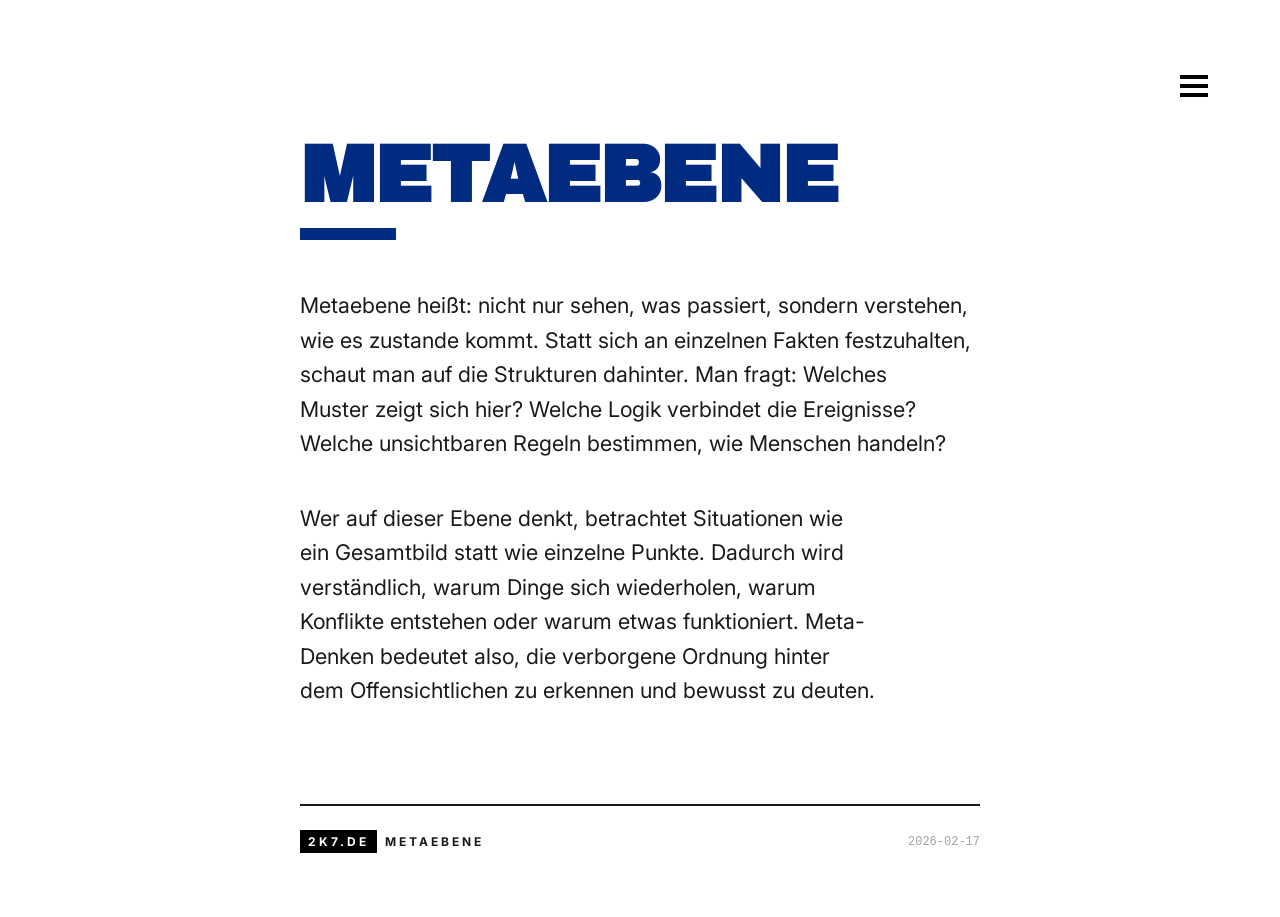
==== metaebene/index.html @ 05906101 "Update index.html" ====
<!DOCTYPE html>
<html lang="de">
<head>
    <meta charset="UTF-8">
    <meta name="viewport" content="width=device-width, initial-scale=1.0">
    <title>Metaebene | 2k7.de</title>
    <link href="https://fonts.googleapis.com/css2?family=Archivo+Black&family=Inter:wght@300;400;700&display=swap" rel="stylesheet">

    <link rel="stylesheet" href="/assets/me_style.css?v=1.1">
    
</head>
<body>

    <!-- Menü-Bar -->
    <div class="top-bar">
        <button class="menu-toggle" aria-label="Menü öffnen" id="menuToggle">
            <span></span>
            <span></span>
            <span></span>
        </button>
    </div>

    <!-- Navigation Overlay -->
    <nav class="nav-overlay" id="navOverlay">
        <ul class="nav-links">
            <li><a href="/metaebene">Metaebene</a></li>
            <li><a href="/metaebene/sinn.html">Sinn</a></li>
            <li><a href="/metaebene/wissen.html">Wissen</a></li>
            <li><a href="/metaebene/sein.html">Sein</a></li>            
        </ul>
    </nav>

    <main>
        <div class="content-container">
            <header>
                <h1>Metaebene</h1>
                <div class="accent-bar"></div>
            </header>

            <article>
                <p class="text-balance">
                    Metaebene heißt: nicht nur sehen, was passiert, sondern verstehen, wie es zustande kommt. 
                    Statt sich an einzelnen Fakten festzuhalten, schaut man auf die Strukturen dahinter. 
                    Man fragt: Welches Muster zeigt sich hier? Welche Logik verbindet die Ereignisse? 
                    Welche unsichtbaren Regeln bestimmen, wie Menschen handeln?
                </p>

                <p class="text-balance">
                    Wer auf dieser Ebene denkt, betrachtet Situationen wie ein Gesamtbild statt wie einzelne Punkte. 
                    Dadurch wird verständlich, warum Dinge sich wiederholen, warum Konflikte entstehen oder warum etwas funktioniert. 
                    Meta-Denken bedeutet also, die verborgene Ordnung hinter dem Offensichtlichen zu erkennen und bewusst zu deuten.
                </p>
            </article>

            <footer>
                <div class="footer-brand">
                    <span class="badge">2k7.de</span> Metaebene
                </div>
                <div class="footer-date">
                    2026-02-17
                </div>
            </footer>
        </div>
    </main>

<script src="/assets/me_prg.js"></script>

</body>
</html>
---- assets/me_style.css ----
/* Grundlegende Resets und Variablen */
        :root {
            --primary-blue: #002b80;
            --text-dark: #1a1a1a;
            --text-muted: #a3a3a3;
            --bg-white: #ffffff;
            --max-width: 680px;
            --transition: all 0.3s cubic-bezier(0.4, 0, 0.2, 1);
        }

        * {
            margin: 0;
            padding: 0;
            box-sizing: border-box;
            /* Aggressiver Umbruch für alle Elemente */
            overflow-wrap: anywhere; 
            word-break: break-word; /* Bricht Wörter nur wenn nötig */
        }

        body {
            background-color: var(--bg-white);
            color: var(--text-dark);
            font-family: 'Inter', sans-serif;
            -webkit-font-smoothing: antialiased;
            min-height: 100vh;
            display: flex;
            flex-direction: column;
            overflow-x: hidden;
            /* Silbentrennung als primäre Option */
            hyphens: auto;
            -webkit-hyphens: auto;
        }

        /* Spezielle Behandlung für Überschriften, um Layout-Brüche zu verhindern */
        h1, h2, h3 {
            word-break: break-word;
            overflow-wrap: anywhere;
        }

        ::selection {
            background-color: #dbeafe;
            color: #1e3a8a;
        }

        /* Menü-Block (Der umrechende Block oben) */
        .top-bar {
            width: 100%;
            display: flex;
            justify-content: flex-end;
            padding: 1.5rem 1.5rem 0 1.5rem;
        }

        /* Burger Menu Button */
        .menu-toggle {
            position: relative;
            z-index: 1000;
            background: transparent;
            border: none;
            cursor: pointer;
            width: 44px;
            height: 44px;
            display: flex;
            flex-direction: column;
            justify-content: center;
            align-items: center;
            gap: 5px;
            border-radius: 4px;
            transition: var(--transition);
        }

        .menu-toggle span {
            display: block;
            width: 28px;
            height: 4px;
            background-color: #000;
            transition: var(--transition);
            transform-origin: center;
        }

        .menu-toggle.active span:nth-child(1) {
            transform: translateY(9px) rotate(45deg);
        }
        .menu-toggle.active span:nth-child(2) {
            opacity: 0;
        }
        .menu-toggle.active span:nth-child(3) {
            transform: translateY(-9px) rotate(-45deg);
        }

        /* Navigation Overlay */
        .nav-overlay {
            position: fixed;
            top: 0;
            left: 0;
            width: 100%;
            height: 100%;
            background-color: var(--bg-white);
            z-index: 900;
            display: flex;
            align-items: center;
            justify-content: center;
            opacity: 0;
            visibility: hidden;
            transition: var(--transition);
        }

        .nav-overlay.active {
            opacity: 1;
            visibility: visible;
        }

        .nav-links {
            list-style: none;
            text-align: center;
        }

        .nav-links li {
            margin: 1.5rem 0;
            overflow: hidden;
        }

        .nav-links a {
            font-family: 'Archivo Black', sans-serif;
            font-size: clamp(2rem, 10vw, 4rem);
            text-decoration: none;
            color: var(--primary-blue);
            text-transform: uppercase;
            display: block;
            transition: var(--transition);
            opacity: 0;
            transform: translateY(50px);
        }

        .nav-overlay.active .nav-links a {
            opacity: 1;
            transform: translateY(0);
        }

        .nav-links li:nth-child(1) a { transition-delay: 0.1s; }
        .nav-links li:nth-child(2) a { transition-delay: 0.2s; }
        .nav-links li:nth-child(3) a { transition-delay: 0.3s; }
        .nav-links li:nth-child(4) a { transition-delay: 0.4s; }

        .nav-links a:hover {
            color: var(--text-dark);
            transform: skewX(-5deg);
        }

        /* Main Layout */
        main {
            flex-grow: 1;
            display: flex;
            align-items: center;
            justify-content: center;
            padding: 2rem 1.5rem; 
        }

        .content-container {
            width: 100%;
            max-width: var(--max-width);
        }

        /* Header */
        header {
            margin-bottom: 3rem;
        }

        h1 {
            font-family: 'Archivo Black', sans-serif;
            text-transform: uppercase;
            letter-spacing: -0.02em;
            color: var(--primary-blue);
            line-height: 1.0; 
            margin-bottom: 1rem;
            font-size: clamp(1.8rem, 12vw, 5rem); 
            /* Absolute Sicherheit für die Überschrift */
            word-break: break-word;
            overflow-wrap: anywhere;
            hyphens: auto;
        }

        .accent-bar {
            height: 12px;
            width: 96px;
            background-color: var(--primary-blue);
        }

        /* Textinhalt */
        article {
            display: flex;
            flex-direction: column;
            gap: 2.5rem;
            font-size: clamp(1.2rem, 4.5vw, 1.35rem);
            line-height: 1.6;
            font-weight: 400;
            hyphens: auto;
        }

        .text-balance {
            text-wrap: balance;
        }

        /* Footer */
        footer {
            margin-top: 6rem;
            padding-top: 1.5rem;
            border-top: 2px solid var(--text-dark);
            display: flex;
            flex-direction: column;
            gap: 1rem;
            font-size: 0.75rem;
            text-transform: uppercase;
            letter-spacing: 0.25em;
            font-weight: 700;
        }

        .footer-brand {
            display: flex;
            align-items: center;
        }

        .badge {
            background-color: #000;
            color: #fff;
            padding: 0.25rem 0.5rem;
            margin-right: 0.5rem;
        }

        .footer-date {
            font-family: monospace;
            letter-spacing: normal;
            color: var(--text-muted);
            font-weight: normal;
        }

        /* Desktop Anpassungen */
        @media (min-width: 640px) {
            .top-bar {
                padding: 4rem 4rem 0 4rem;
            }
            main {
                padding: 2rem 4rem 4rem 4rem; 
            }
            h1 {
                line-height: 0.9;
                font-size: clamp(2.5rem, 8vw, 5rem);
            }
            footer {
                flex-direction: row;
                justify-content: space-between;
                align-items: center;
            }
        }
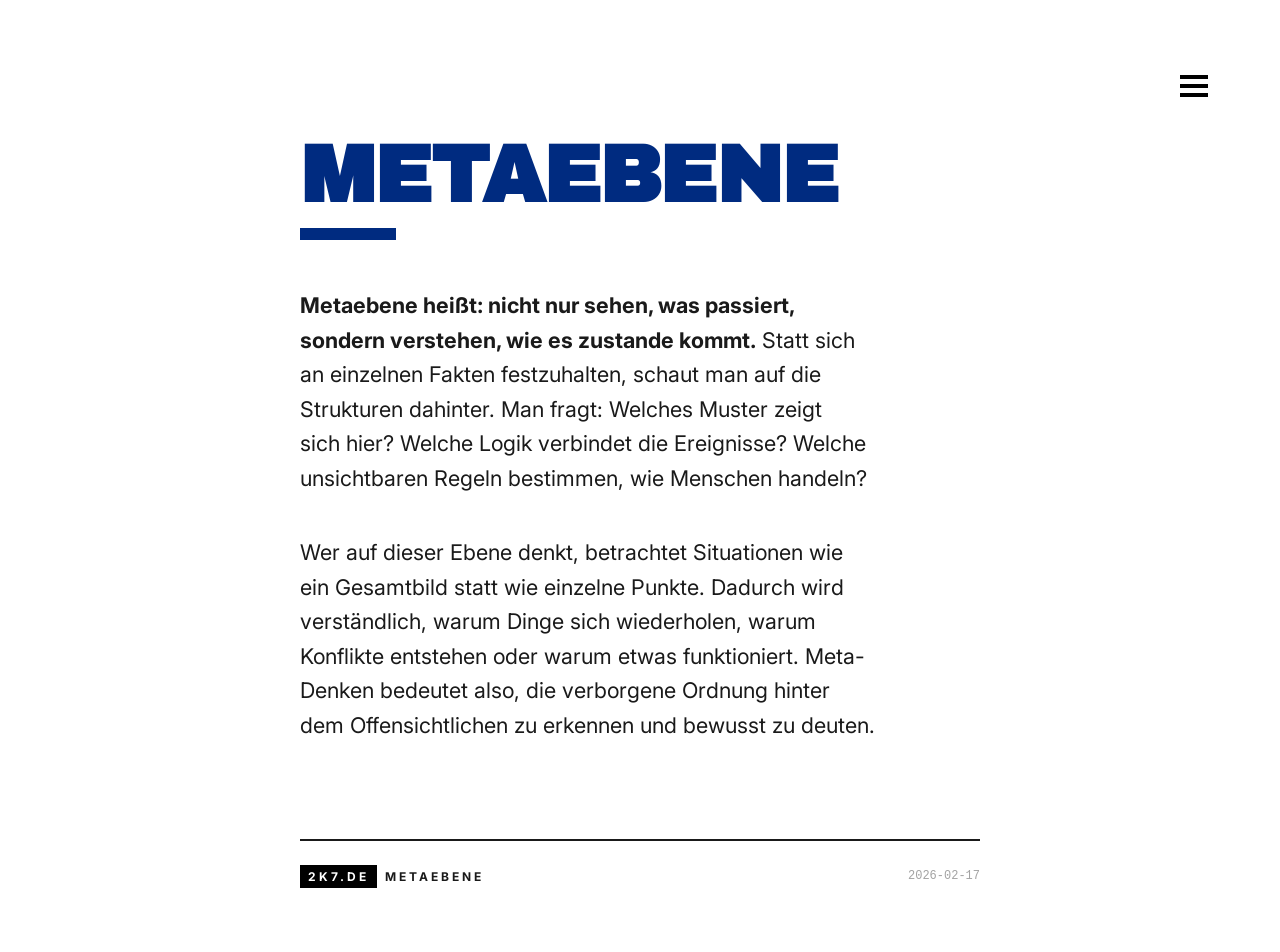
==== commit 34ea7f52: "Emphasize definition of Metaebene in article" ====
--- a/metaebene/index.html
+++ b/metaebene/index.html
@@ -26,7 +26,8 @@
             <li><a href="/metaebene">Metaebene</a></li>
             <li><a href="/metaebene/sinn.html">Sinn</a></li>
             <li><a href="/metaebene/wissen.html">Wissen</a></li>
-            <li><a href="/metaebene/sein.html">Sein</a></li>            
+            <li><a href="/metaebene/sein.html">Sein</a></li>
+            <li><a href="/metaebene/wahrheit.html">Wahrheit</a></li> 
         </ul>
     </nav>
 
@@ -39,7 +40,7 @@
 
             <article>
                 <p class="text-balance">
-                    Metaebene heißt: nicht nur sehen, was passiert, sondern verstehen, wie es zustande kommt. 
+                    <strong>Metaebene heißt: nicht nur sehen, was passiert, sondern verstehen, wie es zustande kommt.</strong> 
                     Statt sich an einzelnen Fakten festzuhalten, schaut man auf die Strukturen dahinter. 
                     Man fragt: Welches Muster zeigt sich hier? Welche Logik verbindet die Ereignisse? 
                     Welche unsichtbaren Regeln bestimmen, wie Menschen handeln?
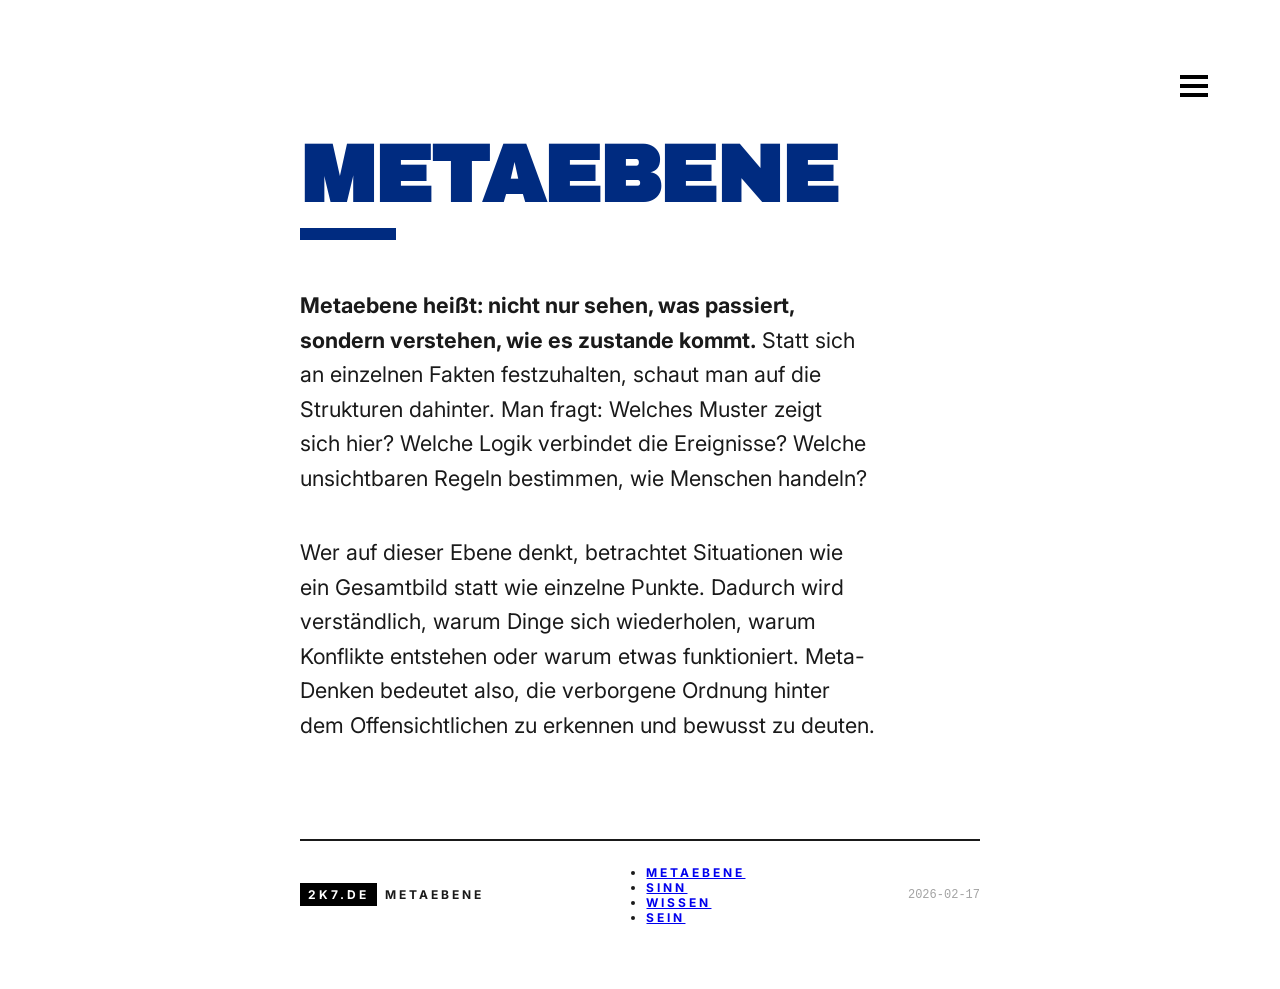
==== commit 69bf87d7: "Add footer navigation links to index.html" ====
--- a/metaebene/index.html
+++ b/metaebene/index.html
@@ -57,6 +57,16 @@
                 <div class="footer-brand">
                     <span class="badge">2k7.de</span> Metaebene
                 </div>
+
+                <nav class="footer-nav">
+                    <ul>
+                        <li><a href="index.html">Metaebene</a></li>
+                        <li><a href="sinn.html">Sinn</a></li>
+                        <li><a href="wissen.html">Wissen</a></li>
+                        <li><a href="sein.html">Sein</a></li>
+                    </ul>
+                </nav>
+                
                 <div class="footer-date">
                     2026-02-17
                 </div>
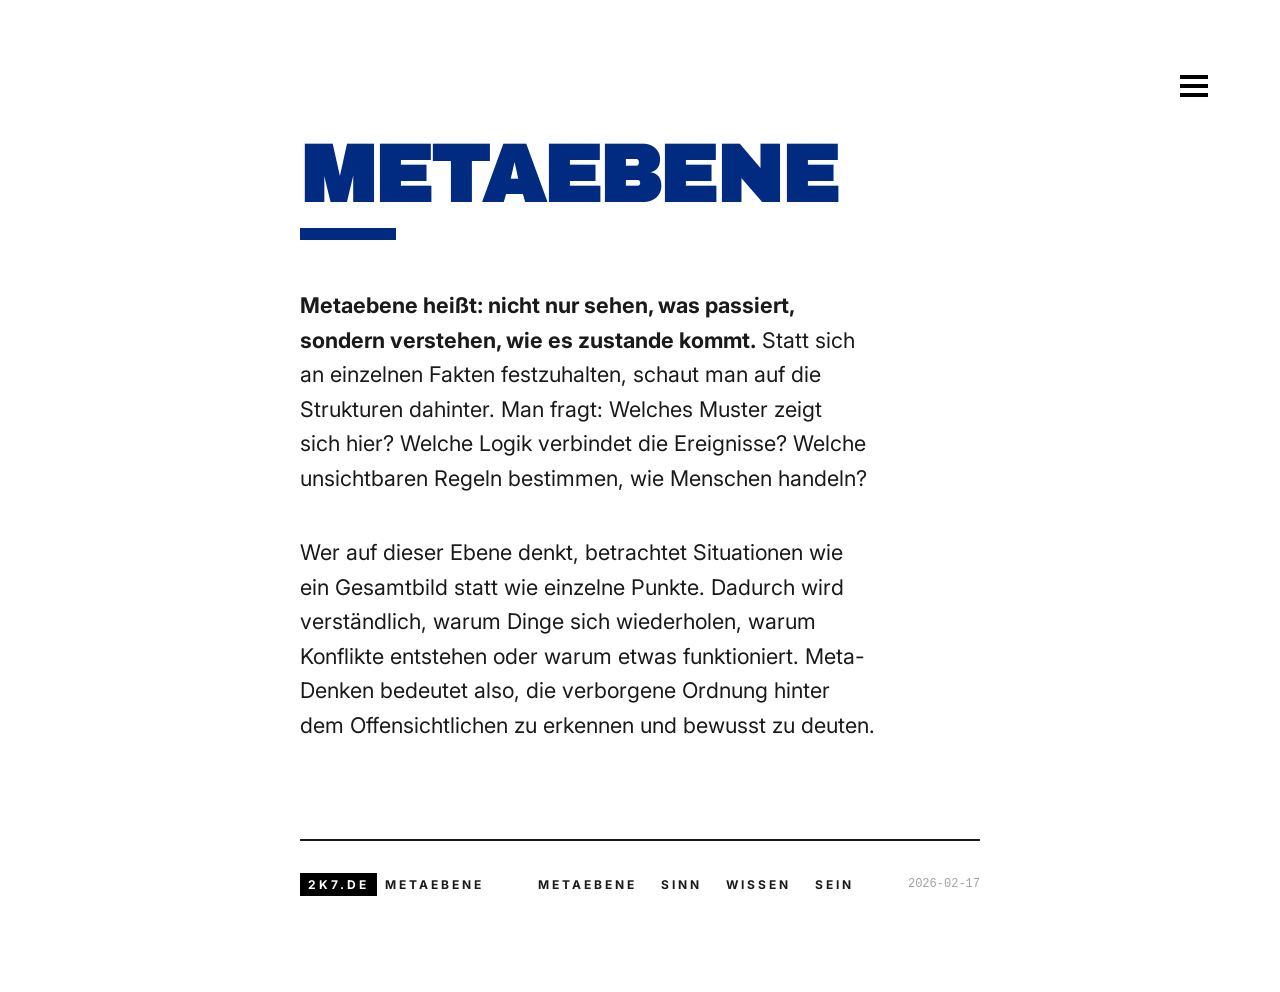
==== commit e7b8003d: "Update index.html" ====
--- a/metaebene/index.html
+++ b/metaebene/index.html
@@ -6,7 +6,7 @@
     <title>Metaebene | 2k7.de</title>
     <link href="https://fonts.googleapis.com/css2?family=Archivo+Black&family=Inter:wght@300;400;700&display=swap" rel="stylesheet">
 
-    <link rel="stylesheet" href="/assets/me_style.css?v=1.1">
+    <link rel="stylesheet" href="/assets/me_style.css?v=1.4">
     
 </head>
 <body>
--- a/assets/me_style.css
+++ b/assets/me_style.css
@@ -12,9 +12,8 @@
             margin: 0;
             padding: 0;
             box-sizing: border-box;
-            /* Aggressiver Umbruch für alle Elemente */
             overflow-wrap: anywhere; 
-            word-break: break-word; /* Bricht Wörter nur wenn nötig */
+            word-break: break-word;
         }
 
         body {
@@ -26,12 +25,10 @@
             display: flex;
             flex-direction: column;
             overflow-x: hidden;
-            /* Silbentrennung als primäre Option */
             hyphens: auto;
             -webkit-hyphens: auto;
         }
 
-        /* Spezielle Behandlung für Überschriften, um Layout-Brüche zu verhindern */
         h1, h2, h3 {
             word-break: break-word;
             overflow-wrap: anywhere;
@@ -42,7 +39,7 @@
             color: #1e3a8a;
         }
 
-        /* Menü-Block (Der umrechende Block oben) */
+        /* Menü-Block oben */
         .top-bar {
             width: 100%;
             display: flex;
@@ -50,7 +47,6 @@
             padding: 1.5rem 1.5rem 0 1.5rem;
         }
 
-        /* Burger Menu Button */
         .menu-toggle {
             position: relative;
             z-index: 1000;
@@ -77,15 +73,9 @@
             transform-origin: center;
         }
 
-        .menu-toggle.active span:nth-child(1) {
-            transform: translateY(9px) rotate(45deg);
-        }
-        .menu-toggle.active span:nth-child(2) {
-            opacity: 0;
-        }
-        .menu-toggle.active span:nth-child(3) {
-            transform: translateY(-9px) rotate(-45deg);
-        }
+        .menu-toggle.active span:nth-child(1) { transform: translateY(9px) rotate(45deg); }
+        .menu-toggle.active span:nth-child(2) { opacity: 0; }
+        .menu-toggle.active span:nth-child(3) { transform: translateY(-9px) rotate(-45deg); }
 
         /* Navigation Overlay */
         .nav-overlay {
@@ -136,11 +126,6 @@
             transform: translateY(0);
         }
 
-        .nav-links li:nth-child(1) a { transition-delay: 0.1s; }
-        .nav-links li:nth-child(2) a { transition-delay: 0.2s; }
-        .nav-links li:nth-child(3) a { transition-delay: 0.3s; }
-        .nav-links li:nth-child(4) a { transition-delay: 0.4s; }
-
         .nav-links a:hover {
             color: var(--text-dark);
             transform: skewX(-5deg);
@@ -173,7 +158,6 @@
             line-height: 1.0; 
             margin-bottom: 1rem;
             font-size: clamp(1.8rem, 12vw, 5rem); 
-            /* Absolute Sicherheit für die Überschrift */
             word-break: break-word;
             overflow-wrap: anywhere;
             hyphens: auto;
@@ -203,15 +187,26 @@
         /* Footer */
         footer {
             margin-top: 6rem;
-            padding-top: 1.5rem;
+            padding-top: 2rem;
+            padding-bottom: 2rem;
             border-top: 2px solid var(--text-dark);
             display: flex;
-            flex-direction: column;
-            gap: 1rem;
+            flex-wrap: wrap; /* Erlaubt das Rutschen der Blöcke in die nächste Zeile */
+            gap: 2rem;
+            align-items: center;
+            justify-content: space-between;
             font-size: 0.75rem;
             text-transform: uppercase;
             letter-spacing: 0.25em;
             font-weight: 700;
+        }
+
+        /* Verhindert Wortumbruch in den Footer-Blöcken */
+        .footer-brand, .footer-nav, .footer-date {
+            white-space: nowrap;
+            overflow-wrap: normal;
+            word-break: normal;
+            hyphens: none;
         }
 
         .footer-brand {
@@ -226,6 +221,25 @@
             margin-right: 0.5rem;
         }
 
+        /* Footer Navigation */
+        .footer-nav ul {
+            list-style: none;
+            display: flex;
+            gap: 1.5rem;
+        }
+
+        .footer-nav a {
+            text-decoration: none;
+            color: var(--text-dark);
+            transition: var(--transition);
+            border-bottom: 1px solid transparent;
+        }
+
+        .footer-nav a:hover {
+            color: var(--primary-blue);
+            border-bottom: 1px solid var(--primary-blue);
+        }
+
         .footer-date {
             font-family: monospace;
             letter-spacing: normal;
@@ -245,9 +259,16 @@
                 line-height: 0.9;
                 font-size: clamp(2.5rem, 8vw, 5rem);
             }
+        }
+
+        /* Spezifische Footer-Anpassung für sehr schmale Screens */
+        @media (max-width: 500px) {
             footer {
-                flex-direction: row;
-                justify-content: space-between;
-                align-items: center;
-            }
-        }
+                justify-content: center;
+                text-align: center;
+            }
+            .footer-nav ul {
+                flex-direction: column;
+                gap: 0.75rem;
+            }
+        }
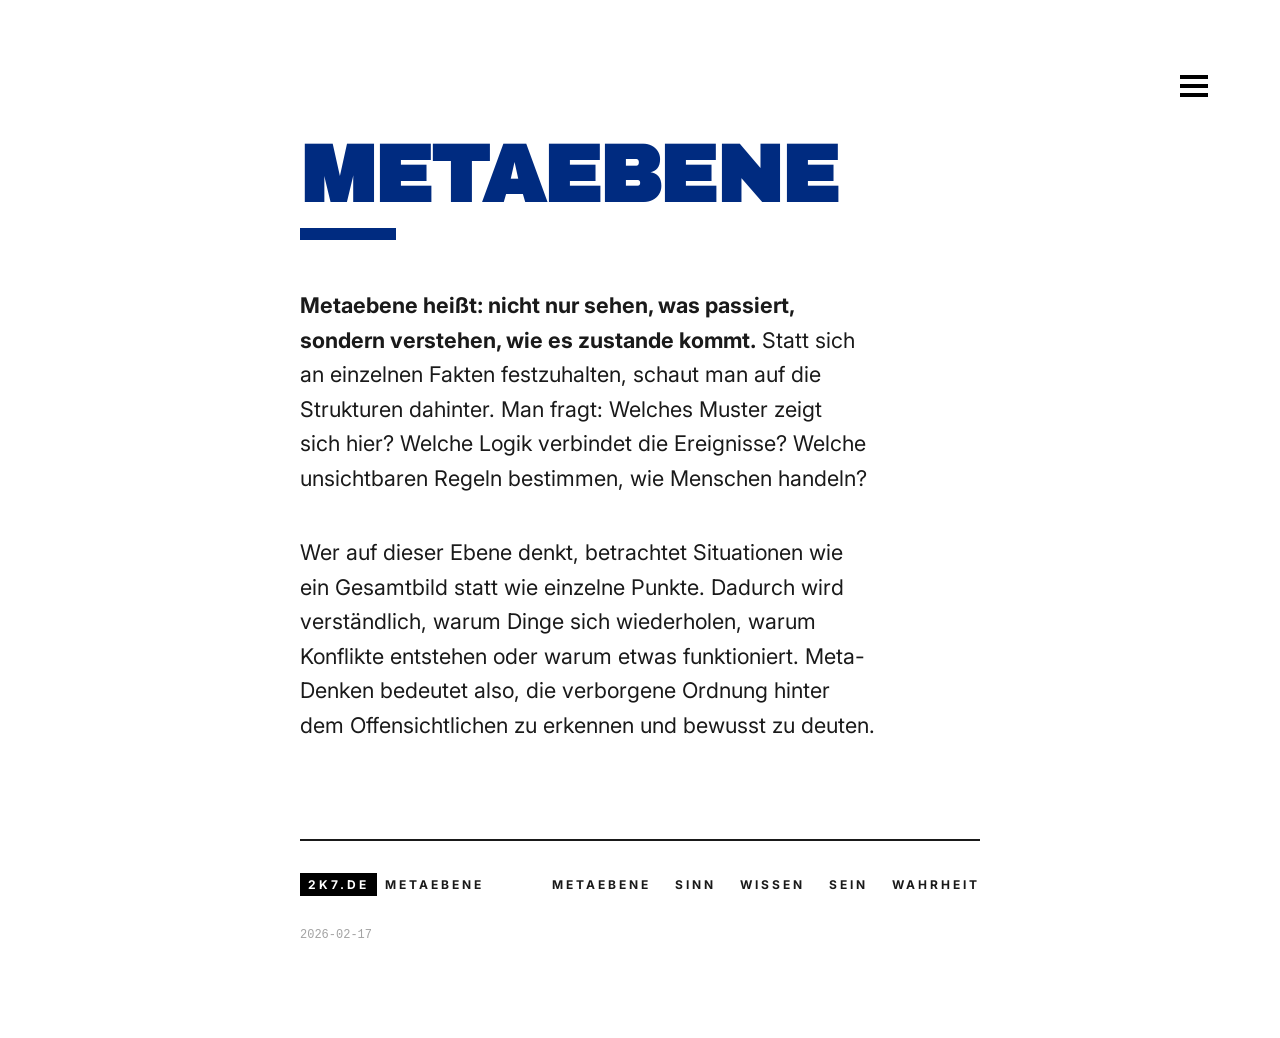
==== commit 2fc8b134: "Add link to Wahrheit in the navigation menu" ====
--- a/metaebene/index.html
+++ b/metaebene/index.html
@@ -64,6 +64,7 @@
                         <li><a href="sinn.html">Sinn</a></li>
                         <li><a href="wissen.html">Wissen</a></li>
                         <li><a href="sein.html">Sein</a></li>
+                        <li><a href="wahrheit.html">Wahrheit</a></li>
                     </ul>
                 </nav>
                 
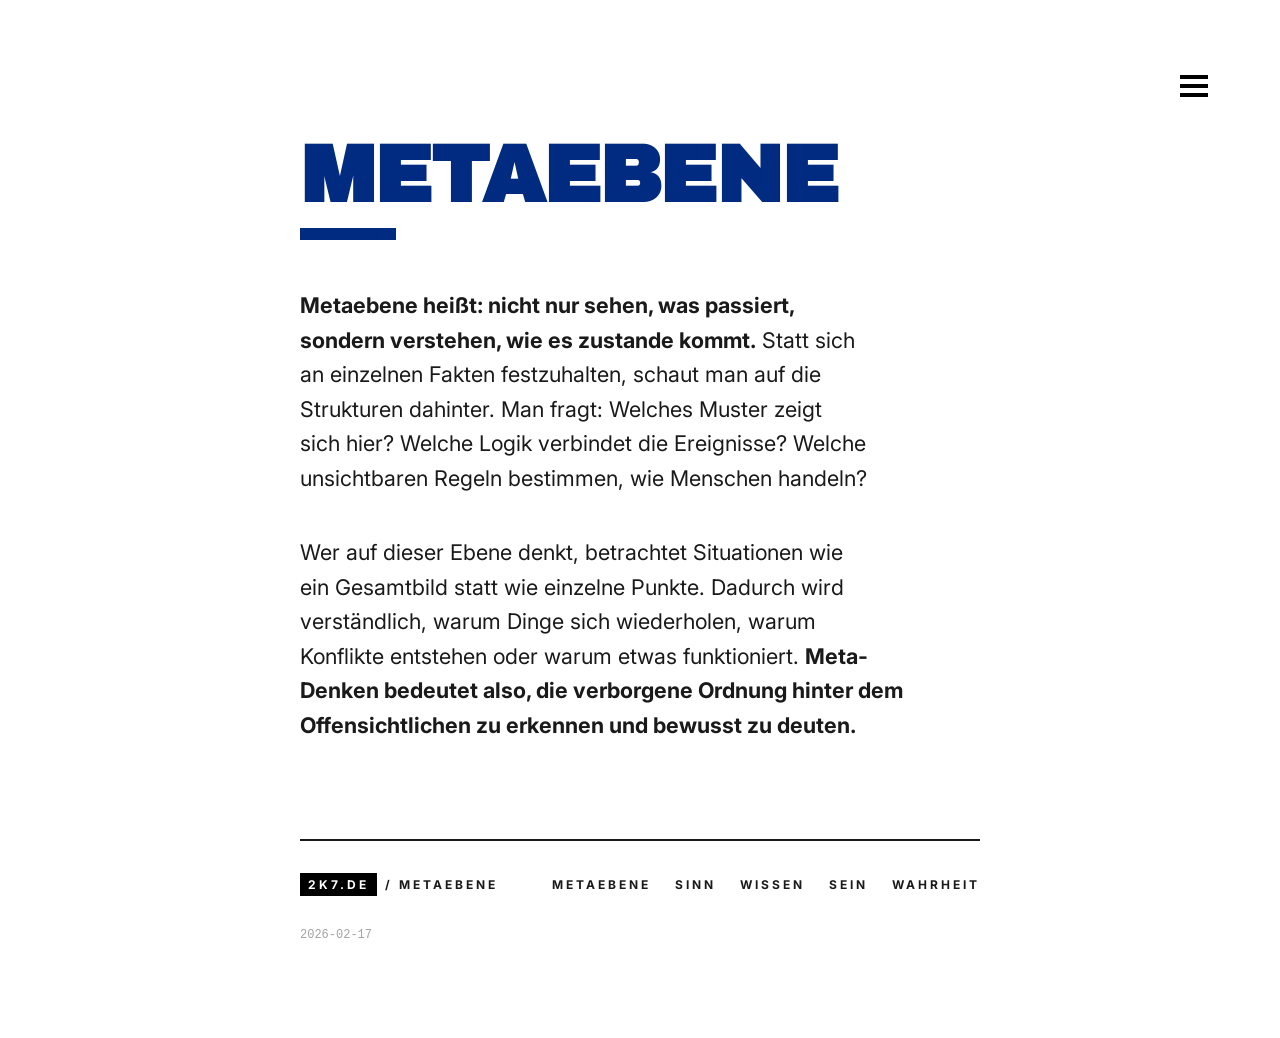
==== commit 12cea684: "Enhance text with strong emphasis and footer format" ====
--- a/metaebene/index.html
+++ b/metaebene/index.html
@@ -49,13 +49,13 @@
                 <p class="text-balance">
                     Wer auf dieser Ebene denkt, betrachtet Situationen wie ein Gesamtbild statt wie einzelne Punkte. 
                     Dadurch wird verständlich, warum Dinge sich wiederholen, warum Konflikte entstehen oder warum etwas funktioniert. 
-                    Meta-Denken bedeutet also, die verborgene Ordnung hinter dem Offensichtlichen zu erkennen und bewusst zu deuten.
+                    <strong>Meta-Denken bedeutet also, die verborgene Ordnung hinter dem Offensichtlichen zu erkennen und bewusst zu deuten.</strong>
                 </p>
             </article>
 
             <footer>
                 <div class="footer-brand">
-                    <span class="badge">2k7.de</span> Metaebene
+                    <span class="badge">2k7.de</span> / Metaebene
                 </div>
 
                 <nav class="footer-nav">
